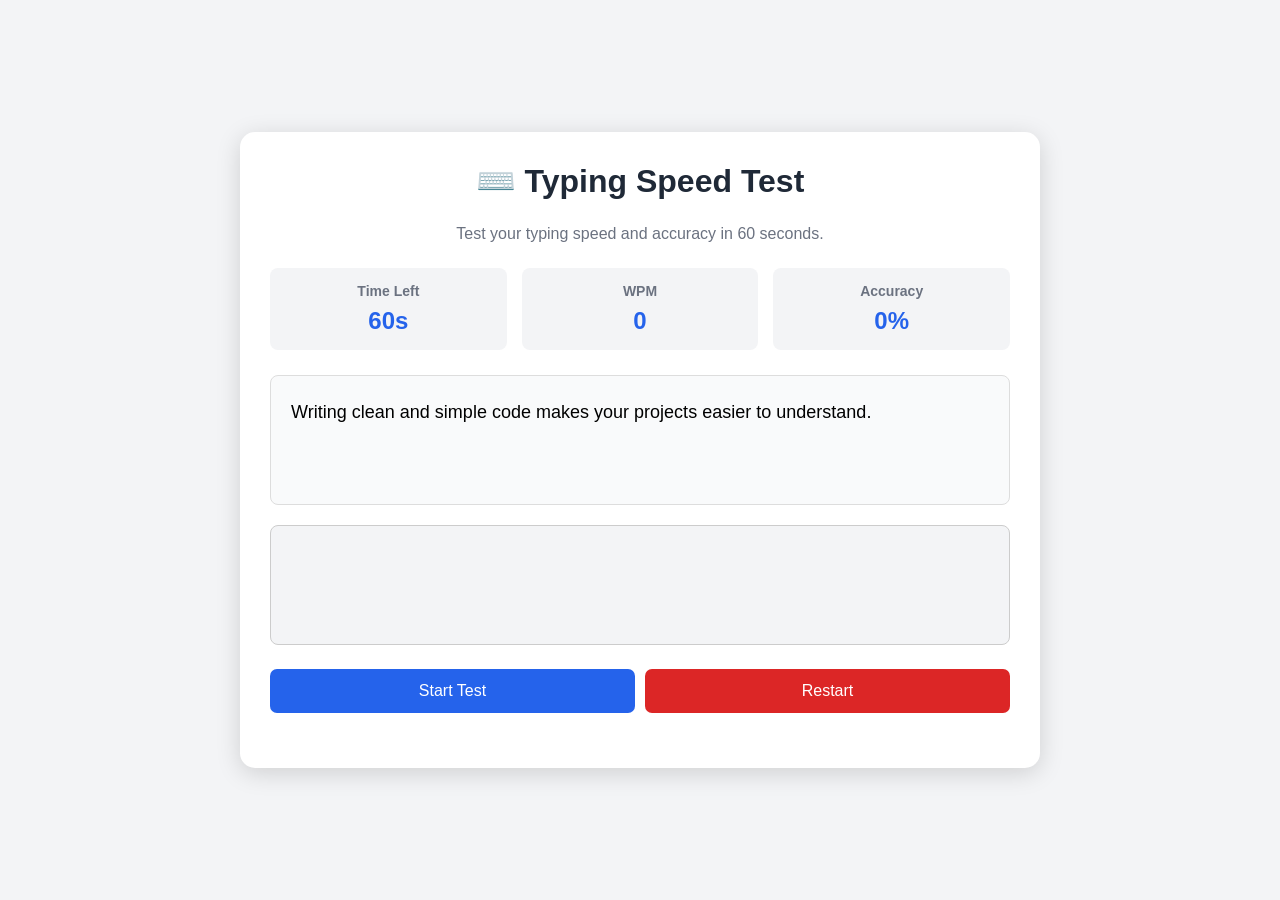
==== Typing-speed.html @ 17280fbf "Add files via upload" ====
<!DOCTYPE html>
<html lang="en">
<head>
    <meta charset="UTF-8">
    <meta name="viewport" content="width=device-width, initial-scale=1.0">
    <title>Typing Speed Test</title>
    <style>
        * {
            margin: 0;
            padding: 0;
            box-sizing: border-box;
        }
        body {
            font-family: Arial, sans-serif;
            background: #f3f4f6;
            min-height: 100vh;
            display: flex;
            justify-content: center;
            align-items: center;
        }

        .container {
            width: 800px;
            background: white;
            padding: 30px;
            border-radius: 15px;
            box-shadow: 0 5px 25px rgba(0, 0, 0, 0.15);
        }
        /* TITLE */
        h1 {
            text-align: center;
            color: #1f2937;
            margin-bottom: 25px;
        }
        .description {
            text-align: center;
            color: #6b7280;
            margin-bottom: 25px;
        }
        /* RESULT BOX */
        .stats {
            display: grid;
            grid-template-columns: repeat(3, 1fr);
            gap: 15px;
            margin-bottom: 25px;
        }
        .stat-box {
            background: #f3f4f6;
            padding: 15px;
            border-radius: 8px;
            text-align: center;
        }
        .stat-box h3 {
            color: #6b7280;
            font-size: 14px;
            margin-bottom: 8px;
        }
        .stat-box p {
            font-size: 24px;
            font-weight: bold;
            color: #2563eb;
        }
        /* TEXT */
        .text-box {
            background: #f9fafb;
            border: 1px solid #ddd;
            border-radius: 8px;
            padding: 20px;
            margin-bottom: 20px;
            line-height: 1.8;
            font-size: 18px;
            min-height: 130px;
        }
        .correct {
            color: #16a34a;
        }
        .incorrect {
            color: #dc2626;
            background: #fee2e2;
        }
        .current {
            border-bottom: 2px solid #2563eb;
        }
        /* TEXTAREA */
        textarea {
            width: 100%;
            height: 120px;
            padding: 15px;
            border: 1px solid #ccc;
            border-radius: 8px;
            font-size: 17px;
            resize: none;
            outline: none;
        }
        textarea:focus {
            border-color: #2563eb;
        }
        textarea:disabled {
            background: #f3f4f6;
            cursor: not-allowed;
        }
        /* BUTTONS */
        .buttons {
            display: flex;
            gap: 10px;
            margin-top: 20px;
        }
        button {
            flex: 1;
            padding: 13px;
            border: none;
            border-radius: 7px;
            font-size: 16px;
            color: white;
            cursor: pointer;
        }
        .start-btn {
            background: #2563eb;
        }
        .start-btn:hover {
            background: #1d4ed8;
        }
        .restart-btn {
            background: #dc2626;
        }
        .restart-btn:hover {
            background: #b91c1c;
        }
        /* RESULT */
        #result {
            text-align: center;
            margin-top: 25px;
            font-size: 20px;
            font-weight: bold;
            color: #16a34a;
        }
        /* MOBILE */
        @media (max-width: 700px) {
            .container {
                width: 95%;
                padding: 20px;
            }
            .stats {
                grid-template-columns: 1fr;
            }
            .text-box {
                font-size: 16px;
            }
            .buttons {
                flex-direction: column;
            }
        }
    </style>
</head>
<body>
    <div class="container">
        <h1>⌨️ Typing Speed Test</h1>
        <p class="description">
            Test your typing speed and accuracy in 60 seconds.
        </p>
        <!-- STATISTICS -->
        <div class="stats">
            <div class="stat-box">
                <h3>Time Left</h3>
                <p>
                    <span id="time">60</span>s
                </p>
            </div>
            <div class="stat-box">
                <h3>WPM</h3>
                <p id="wpm">
                    0
                </p>
            </div>
            <div class="stat-box">
                <h3>Accuracy</h3>
                <p>
                    <span id="accuracy">0</span>%
                </p>
            </div>
        </div>
        <!-- TEXT TO TYPE -->
        <div class="text-box" id="textDisplay">
        </div>
        <!-- USER INPUT -->
        <textarea  id="textInput" placeholder="Click Start and begin typing..."
            disabled>
        </textarea>
        <!-- BUTTONS -->
        <div class="buttons">
            <button class="start-btn" id="startBtn" onclick="startTest()">
                Start Test
            </button>
            <button class="restart-btn" onclick="restartTest()">
                Restart
            </button>
        </div>
        <!-- RESULT -->
        <div id="result"></div>
    </div>
    <script>
        // TYPING TEXTS
        const texts = [

            "Learning JavaScript is an important step for becoming a good web developer.",

            "Practice every day to improve your typing speed and programming skills.",

            "React is a popular JavaScript library used for building modern user interfaces.",

            "Writing clean and simple code makes your projects easier to understand.",

            "A good developer solves problems by thinking logically and practicing regularly."
        ];
        let selectedText = "";
        let timeLeft = 60;
        let timer = null;
        let testStarted = false;
        // ELEMENTS
        const textDisplay =
            document.getElementById("textDisplay");

        const textInput =
            document.getElementById("textInput");

        const timeDisplay =
            document.getElementById("time");

        const wpmDisplay =
            document.getElementById("wpm");

        const accuracyDisplay =
            document.getElementById("accuracy");

        const result =
            document.getElementById("result");

        const startButton =
            document.getElementById("startBtn");
        // SELECT RANDOM TEXT
        function selectText() {
            const randomIndex =
                Math.floor(
                    Math.random() * texts.length
                );
            selectedText =
                texts[randomIndex];
            displayText();
        }
        // DISPLAY TEXT
        function displayText() {
            textDisplay.innerHTML = "";
            selectedText.split("").forEach(
                function(character, index) {
                    const span =
                        document.createElement("span");
                    span.textContent =
                        character;
                    span.id =
                        "char-" + index;
                    textDisplay.appendChild(span);
                }
            );
        }
        // START TEST
        function startTest() {
            if (testStarted) {
                return;
            }
            testStarted = true;
            textInput.disabled = false;
            textInput.value = "";
            textInput.focus();
            result.textContent = "";
            startButton.textContent = "Test Running...";
            startButton.disabled = true;
            startTimer();
        }
        // TIMER
        function startTimer() {
            timer = setInterval(
                function() {
                    timeLeft--;
                    timeDisplay.textContent =timeLeft;
                    calculateResult();
                    if (timeLeft <= 0) {
                        finishTest();
                    }
                },
                1000
            );
        }
        // USER TYPING
        textInput.addEventListener(
            "input",
            function() {
                if (!testStarted) {
                    return;
                }
                const typedText = textInput.value;
                const characters = textDisplay.querySelectorAll("span");
                let correctCharacters = 0;
                characters.forEach(
                    function(character, index) {
                        character.classList.remove(
                            "correct",
                            "incorrect",
                            "current"
                        );
                        if (
                            index < typedText.length
                        ) {
                            if (
                                typedText[index] ===
                                selectedText[index]
                            ) {
                                character.classList.add(
                                    "correct"
                                );
                                correctCharacters++;
                            } else {
                                character.classList.add(
                                    "incorrect"
                                );
                            }
                        }
                        else if (
                            index === typedText.length
                        ) {
                            character.classList.add(
                                "current"
                            );
                        }
                    }
                );
                calculateResult();
                // FINISH IF TEXT IS COMPLETED
                if (
                    typedText.length ===
                    selectedText.length
                ) {
                    finishTest();
                }
            }
        );
        // CALCULATE RESULT
        function calculateResult() {
            const typedText =
                textInput.value;
            let correctCharacters = 0;
            for (
                let i = 0;
                i < typedText.length;
                i++
            ) {
                if (
                    typedText[i] ===
                    selectedText[i]
                ) {
                    correctCharacters++;
                }
            }
            // ACCURACY
            let accuracy = 0;
            if (typedText.length > 0) {
                accuracy = Math.round(
                        (correctCharacters /
                        typedText.length) * 100
                    );
            }
            accuracyDisplay.textContent = accuracy;
            // WPM
            const elapsedTime = 60 - timeLeft;
            let wpm = 0;
            if (elapsedTime > 0) {
                wpm = Math.round(
                        (correctCharacters / 5) /
                        (elapsedTime / 60)
                    );
            }
            wpmDisplay.textContent =wpm;
        }
        // FINISH TEST
        function finishTest() {
            clearInterval(timer);
            testStarted = false;
            textInput.disabled = true;
            startButton.disabled = false;
            startButton.textContent =
                "Start Test";
            calculateResult();
            result.textContent =
                "Test completed! Your typing speed is "
                + wpmDisplay.textContent
                + " WPM with "
                + accuracyDisplay.textContent
                + "% accuracy.";
        }
        // RESTART TEST
        function restartTest() {

            clearInterval(timer);

            timeLeft = 60;

            testStarted = false;

            timeDisplay.textContent =
                timeLeft;

            wpmDisplay.textContent =
                "0";

            accuracyDisplay.textContent =
                "0";

            textInput.value = "";

            textInput.disabled = true;

            startButton.disabled = false;

            startButton.textContent =
                "Start Test";

            result.textContent = "";

            selectText();

        }


        // LOAD INITIAL TEXT

        selectText();

    </script>

</body>
</html>
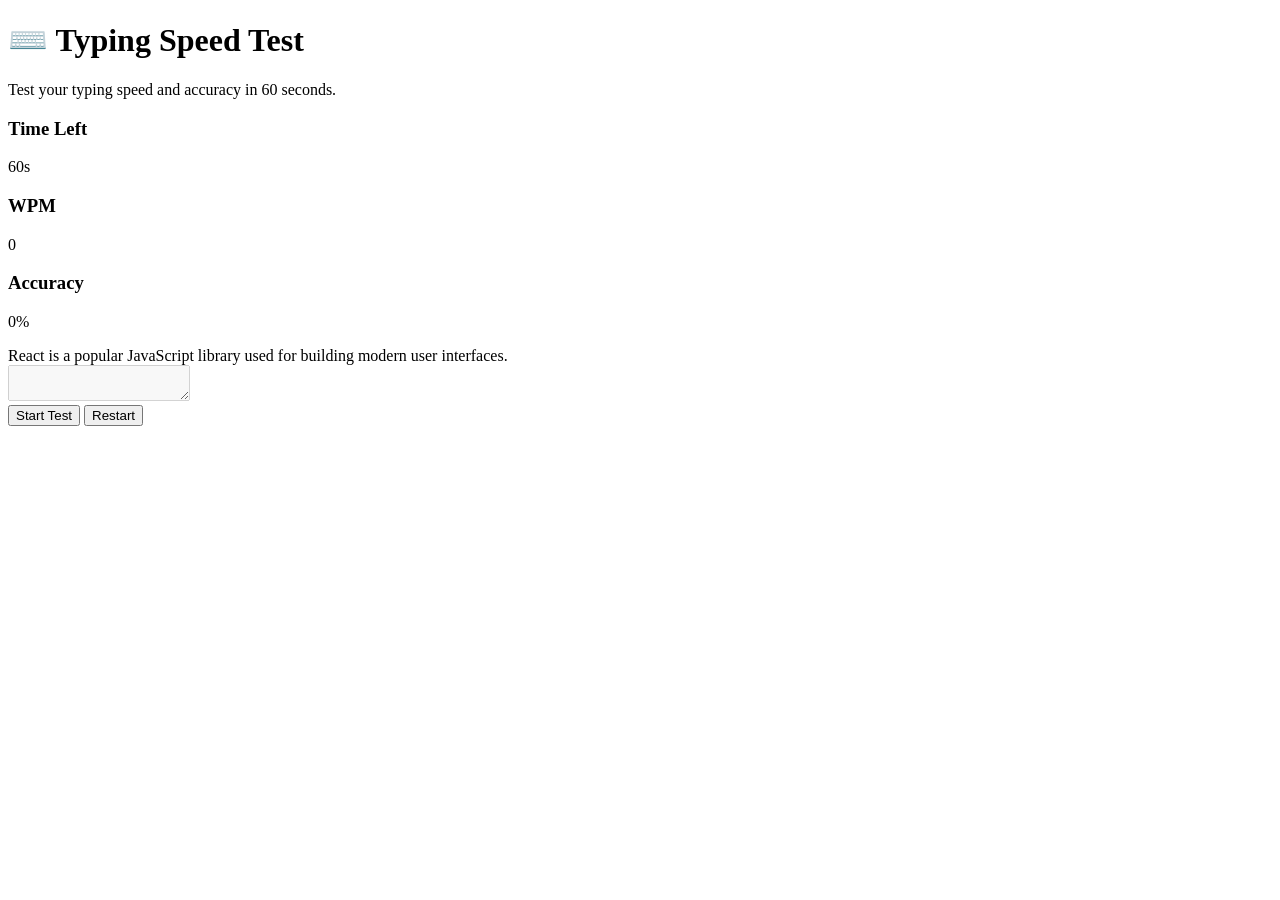
==== commit 54002e43: "Clean up Typing-speed.html structure Removed unnecessary HTML entities and cleaned up the document s" ====
--- a/Typing-speed.html
+++ b/Typing-speed.html
@@ -4,153 +4,6 @@
     <meta charset="UTF-8">
     <meta name="viewport" content="width=device-width, initial-scale=1.0">
     <title>Typing Speed Test</title>
-    <style>
-        * {
-            margin: 0;
-            padding: 0;
-            box-sizing: border-box;
-        }
-        body {
-            font-family: Arial, sans-serif;
-            background: #f3f4f6;
-            min-height: 100vh;
-            display: flex;
-            justify-content: center;
-            align-items: center;
-        }
-
-        .container {
-            width: 800px;
-            background: white;
-            padding: 30px;
-            border-radius: 15px;
-            box-shadow: 0 5px 25px rgba(0, 0, 0, 0.15);
-        }
-        /* TITLE */
-        h1 {
-            text-align: center;
-            color: #1f2937;
-            margin-bottom: 25px;
-        }
-        .description {
-            text-align: center;
-            color: #6b7280;
-            margin-bottom: 25px;
-        }
-        /* RESULT BOX */
-        .stats {
-            display: grid;
-            grid-template-columns: repeat(3, 1fr);
-            gap: 15px;
-            margin-bottom: 25px;
-        }
-        .stat-box {
-            background: #f3f4f6;
-            padding: 15px;
-            border-radius: 8px;
-            text-align: center;
-        }
-        .stat-box h3 {
-            color: #6b7280;
-            font-size: 14px;
-            margin-bottom: 8px;
-        }
-        .stat-box p {
-            font-size: 24px;
-            font-weight: bold;
-            color: #2563eb;
-        }
-        /* TEXT */
-        .text-box {
-            background: #f9fafb;
-            border: 1px solid #ddd;
-            border-radius: 8px;
-            padding: 20px;
-            margin-bottom: 20px;
-            line-height: 1.8;
-            font-size: 18px;
-            min-height: 130px;
-        }
-        .correct {
-            color: #16a34a;
-        }
-        .incorrect {
-            color: #dc2626;
-            background: #fee2e2;
-        }
-        .current {
-            border-bottom: 2px solid #2563eb;
-        }
-        /* TEXTAREA */
-        textarea {
-            width: 100%;
-            height: 120px;
-            padding: 15px;
-            border: 1px solid #ccc;
-            border-radius: 8px;
-            font-size: 17px;
-            resize: none;
-            outline: none;
-        }
-        textarea:focus {
-            border-color: #2563eb;
-        }
-        textarea:disabled {
-            background: #f3f4f6;
-            cursor: not-allowed;
-        }
-        /* BUTTONS */
-        .buttons {
-            display: flex;
-            gap: 10px;
-            margin-top: 20px;
-        }
-        button {
-            flex: 1;
-            padding: 13px;
-            border: none;
-            border-radius: 7px;
-            font-size: 16px;
-            color: white;
-            cursor: pointer;
-        }
-        .start-btn {
-            background: #2563eb;
-        }
-        .start-btn:hover {
-            background: #1d4ed8;
-        }
-        .restart-btn {
-            background: #dc2626;
-        }
-        .restart-btn:hover {
-            background: #b91c1c;
-        }
-        /* RESULT */
-        #result {
-            text-align: center;
-            margin-top: 25px;
-            font-size: 20px;
-            font-weight: bold;
-            color: #16a34a;
-        }
-        /* MOBILE */
-        @media (max-width: 700px) {
-            .container {
-                width: 95%;
-                padding: 20px;
-            }
-            .stats {
-                grid-template-columns: 1fr;
-            }
-            .text-box {
-                font-size: 16px;
-            }
-            .buttons {
-                flex-direction: column;
-            }
-        }
-    </style>
 </head>
 <body>
     <div class="container">
@@ -437,4 +290,4 @@
     </script>
 
 </body>
-</html>+</html>
